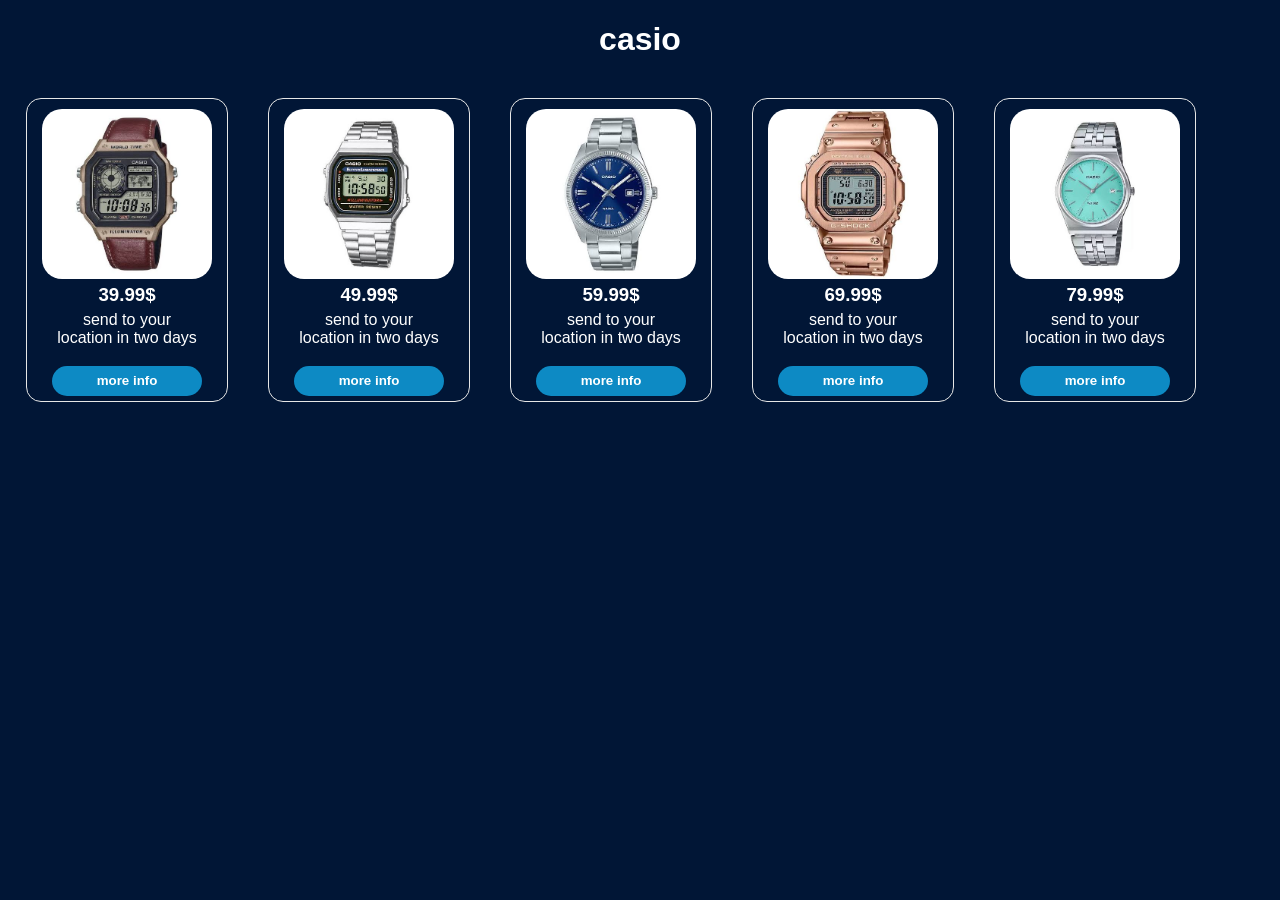
==== index.html @ 30652070 "Rename shop.html to index.html" ====
<!DOCTYPE html>
<html lang="en">
<head>
  <meta charset="UTF-8">
  <meta name="viewport" content="width=device-width, initial-scale=1.0">
  <title>oc-store</title>
  <link rel="stylesheet" href="shop.css">
</head>
<body>
  <h1>
      <span class="span-text">
        casio
      </span>
  </h1>
  <div class="product">
  <img class="image" src="images/watch1.jpg" alt=  "casio watch">
<h3 class="body-text">
   39.99$
</h3>
<p class="body-text">
  send to your location in two days
</p>
<button class="buy-button">
  more info
</button>
</div>
<div class="product">
  <img class="image" src="images/watch2.jpg" alt="watch2">

  <h3 class="body-text">
    49.99$
  </h3>
  <p class="body-text">
    send to your location in two days
  </p>
  <button class="buy-button">
    more info
  </button>
</div>
<div class="product">
  <img class="image" src="images/watch3.jpg" alt="watch3">

  <h3 class="body-text">
    59.99$
  </h3>
  <p class="body-text">
    send to your location in two days
  </p>
  <button class="buy-button">
    more info
  </button>
</div>

<!-- Fourth product -->
<div class="product">
  <img class="image" src="images/watch4.jpg" alt="watch4">

  <h3 class="body-text">
    69.99$
  </h3>
  <p class="body-text">
    send to your location in two days
  </p>
  <button class="buy-button">
    more info
  </button>
</div>
<div class="product">
  <img class="image" src="images/watch5.jpg" alt="watch5">

  <h3 class="body-text">
    79.99$
  </h3>
  <p class="body-text">
    send to your location in two days
  </p>
  <button class="buy-button">
    more info
  </button>
</body>
</html>
---- shop.css ----
h1{
      display: flex;
      justify-content: center;
      width: 100%;
    }
    p{
      font-family: Arial, Helvetica, sans-serif;
    }
    body{
      background-color: rgb(1, 22, 54);
    }
    
    
    
    .span-text{
      font-family: Arial, Helvetica, sans-serif;
      font-weight: bold;
      transition: 0.2s;
      text-align: center;
      color: white;
    }
    .span-text:hover{
      background-color: rgb(13, 138, 196);
      color: white;
      padding: 10px;
      
    }
    .body-text{
            font-family: Arial, Helvetica, sans-serif;
            margin-top: 1px;
            color: white;
          margin-bottom: 5px;
          width:140px;
          margin-left: 30px;
    }
  .buy-button{
    
    background-color: rgb(13, 138, 196);
    color: white;
    font-weight: bold;
    margin-top: 14px;
    margin-bottom: 5px;
    width: 150px;
    height: 30px;
    border-radius: 50px;
    transition: 0.3s;
    border:  none;
  }
  .buy-button:hover{
    
    color: rgb(13, 138, 196);
    background-color: white;
  }
  .image{
    border-radius: 20px;
    height: 170px;
    margin-top: 10px;
  }
  
    
  
  .product{
    display:inline-block;
    width: 200px;
    border:solid white;
    border-color: rgb(230, 230, 230);
    text-align: center;
    border-radius: 15px;
    border-width: 1px;
    margin: 18px;
  }
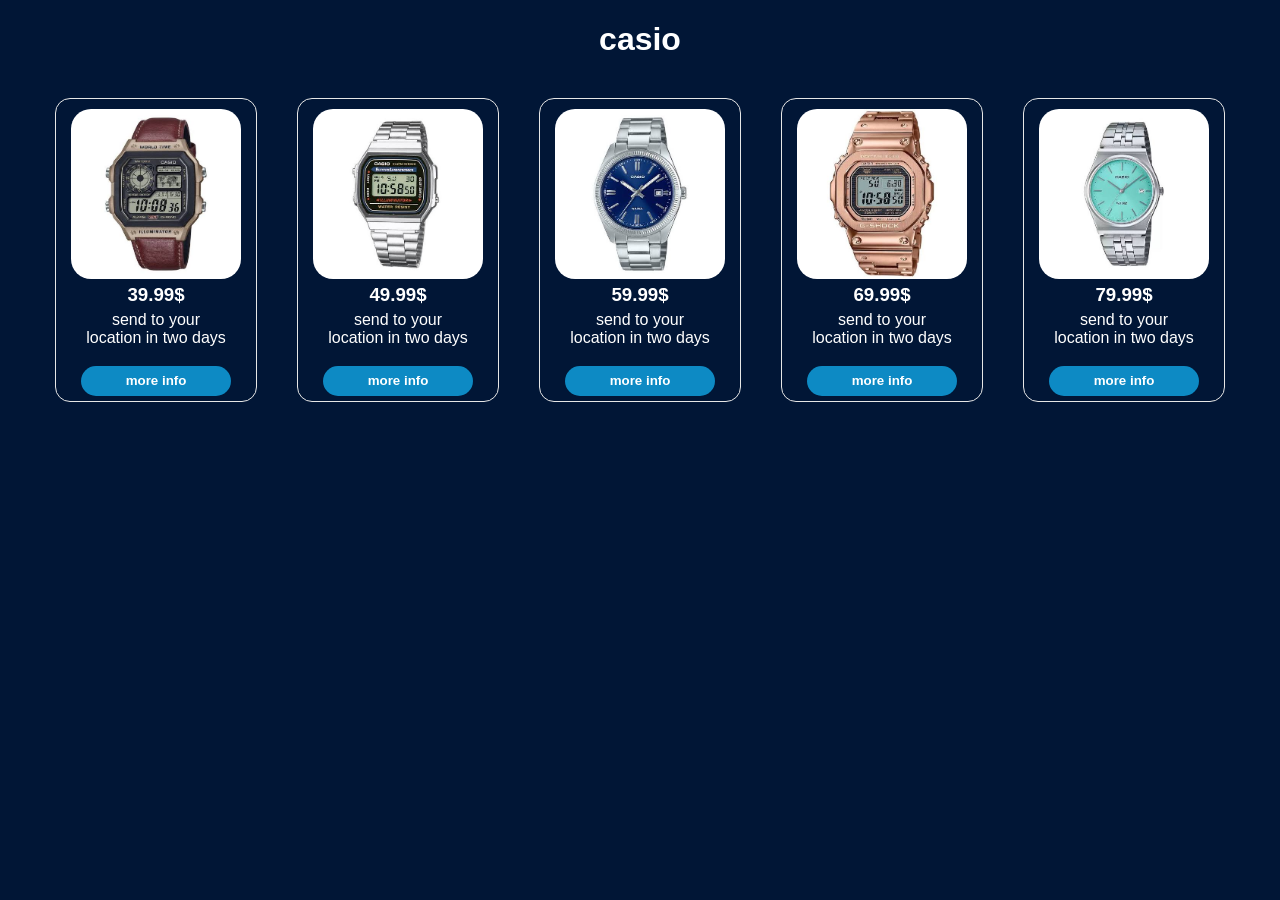
==== commit 94e80395: "Update index.html" ====
--- a/index.html
+++ b/index.html
@@ -2,7 +2,7 @@
 <html lang="en">
 <head>
   <meta charset="UTF-8">
-  <meta name="viewport" content="width=device-width, initial-scale=1.0">
+  <meta name="viewport" content="width=device-width, initial-scale=1.1">
   <title>oc-store</title>
   <link rel="stylesheet" href="shop.css">
 </head>
@@ -12,70 +12,88 @@
         casio
       </span>
   </h1>
-  <div class="product">
-  <img class="image" src="images/watch1.jpg" alt=  "casio watch">
-<h3 class="body-text">
-   39.99$
-</h3>
-<p class="body-text">
-  send to your location in two days
-</p>
-<button class="buy-button">
-  more info
-</button>
-</div>
-<div class="product">
-  <img class="image" src="images/watch2.jpg" alt="watch2">
+ <div class="products-row">
+   <div class="product">
+     <img class="image" src="images/watch1.jpg" alt="casio watch">
+     <h3 class="body-text">
+       39.99$
+     </h3>
+     <p class="body-text">
+       send to your location in two days
+     </p>
+     <a href="profiles/watch1.html" target="_blank">
+       <button class="buy-button">
+         more info
+       </button>
+     </a>
+   </div>
 
-  <h3 class="body-text">
-    49.99$
-  </h3>
-  <p class="body-text">
-    send to your location in two days
-  </p>
-  <button class="buy-button">
-    more info
-  </button>
-</div>
-<div class="product">
-  <img class="image" src="images/watch3.jpg" alt="watch3">
+   <div class="product">
+    
+     <img class="image" src="images/watch2.jpg" alt="watch2">
+     <h3 class="body-text">
+       49.99$
+     </h3>
+     <p class="body-text">
+       send to your location in two days
+     </p>
+              <a href="profiles/watch2.html" target="_blank">
 
-  <h3 class="body-text">
-    59.99$
-  </h3>
-  <p class="body-text">
-    send to your location in two days
-  </p>
-  <button class="buy-button">
-    more info
-  </button>
-</div>
+     <button class="buy-button">
+       more info
+     </button>
+     </a>
+   </div>
 
-<!-- Fourth product -->
-<div class="product">
-  <img class="image" src="images/watch4.jpg" alt="watch4">
+   <div class="product">
+     <img class="image" src="images/watch3.jpg" alt="watch3">
+     <h3 class="body-text">
+       59.99$
+     </h3>
+     <p class="body-text">
+       send to your location in two days
+     </p>
+     <a href="profiles/watch3.html" target="_blank">
+     <button class="buy-button">
+       more info
+     </button>
+     </a>
+   </div>
 
-  <h3 class="body-text">
-    69.99$
-  </h3>
-  <p class="body-text">
-    send to your location in two days
-  </p>
-  <button class="buy-button">
-    more info
-  </button>
-</div>
-<div class="product">
-  <img class="image" src="images/watch5.jpg" alt="watch5">
+   <div class="product">
 
-  <h3 class="body-text">
-    79.99$
-  </h3>
-  <p class="body-text">
-    send to your location in two days
-  </p>
-  <button class="buy-button">
-    more info
-  </button>
+     <img class="image" src="images/watch4.jpg" alt="watch4">
+     <h3 class="body-text">
+       69.99$
+     </h3>
+     <p class="body-text">
+       send to your location in two days
+     </p>
+           <a href="profiles/watch4.html" target="_blank">
+
+     <button class="buy-button">
+       more info
+      
+     </button>
+     </a>
+   </div>
+
+   <div class="product">
+
+     <img class="image" src="images/watch5.jpg" alt="watch5">
+     <h3 class="body-text">
+       79.99$
+     </h3>
+     <p class="body-text">
+       send to your location in two days
+     </p>
+              <a href="profiles/watch5.html" target="_blank">
+
+     <button class="buy-button">
+       more info
+     </button>
+     </a>
+   </div>
+ </div>
 </body>
 </html>
--- a/shop.css
+++ b/shop.css
@@ -9,6 +9,7 @@
     }
     body{
       background-color: rgb(1, 22, 54);
+        text-align: center;
     }
     
     
@@ -70,4 +71,4 @@
     border-width: 1px;
     margin: 18px;
   }
-   +   
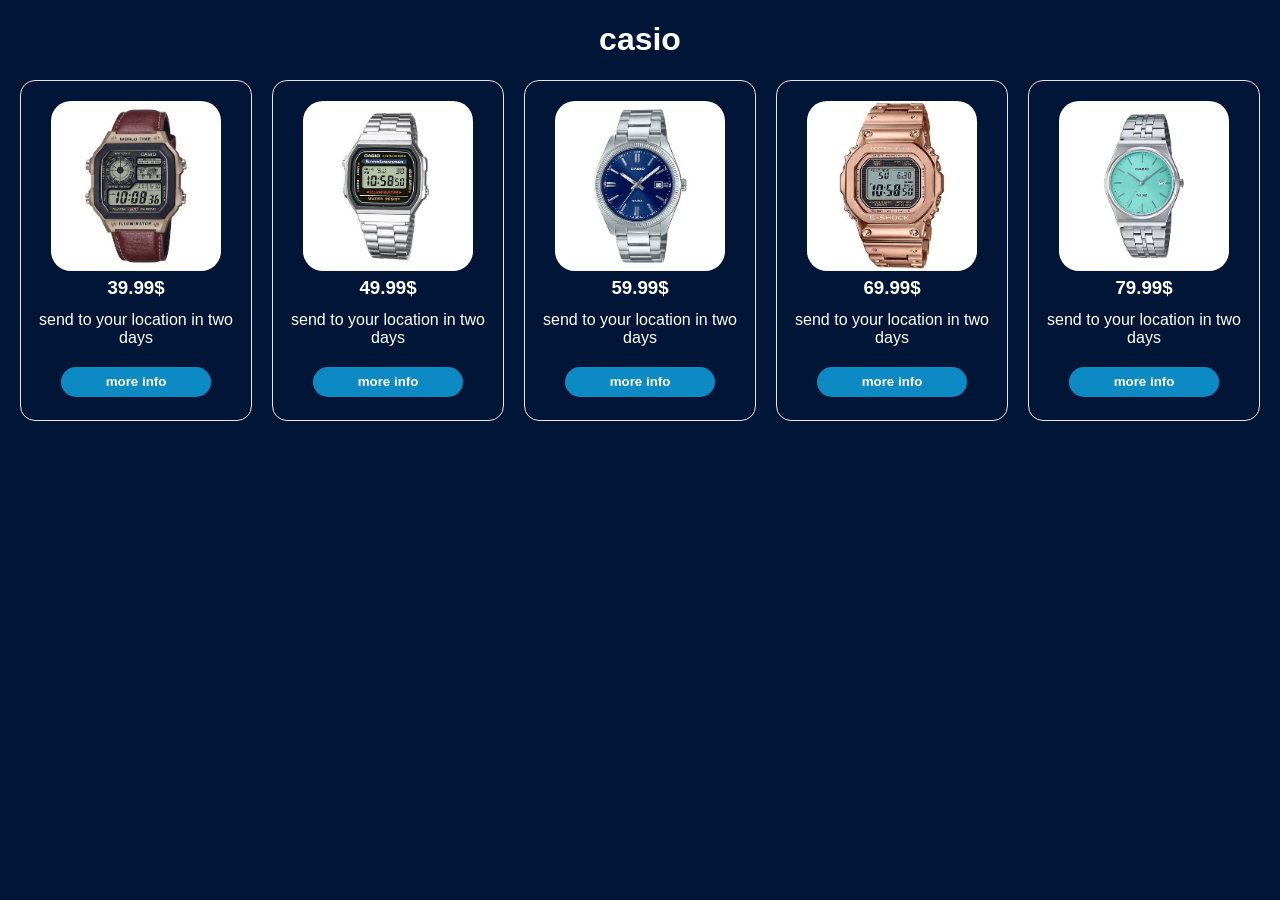
==== commit a26777d1: "Fix viewport meta tag and clean up HTML structure for mobile" ====
--- a/index.html
+++ b/index.html
@@ -1,99 +1,92 @@
-<!DOCTYPE html>
-<html lang="en">
-<head>
-  <meta charset="UTF-8">
-  <meta name="viewport" content="width=device-width, initial-scale=1.1">
-  <title>oc-store</title>
-  <link rel="stylesheet" href="shop.css">
-</head>
-<body>
-  <h1>
-      <span class="span-text">
-        casio
-      </span>
-  </h1>
- <div class="products-row">
-   <div class="product">
-     <img class="image" src="images/watch1.jpg" alt="casio watch">
-     <h3 class="body-text">
-       39.99$
-     </h3>
-     <p class="body-text">
-       send to your location in two days
-     </p>
-     <a href="profiles/watch1.html" target="_blank">
-       <button class="buy-button">
-         more info
-       </button>
-     </a>
-   </div>
-
-   <div class="product">
-    
-     <img class="image" src="images/watch2.jpg" alt="watch2">
-     <h3 class="body-text">
-       49.99$
-     </h3>
-     <p class="body-text">
-       send to your location in two days
-     </p>
-              <a href="profiles/watch2.html" target="_blank">
-
-     <button class="buy-button">
-       more info
-     </button>
-     </a>
-   </div>
-
-   <div class="product">
-     <img class="image" src="images/watch3.jpg" alt="watch3">
-     <h3 class="body-text">
-       59.99$
-     </h3>
-     <p class="body-text">
-       send to your location in two days
-     </p>
-     <a href="profiles/watch3.html" target="_blank">
-     <button class="buy-button">
-       more info
-     </button>
-     </a>
-   </div>
-
-   <div class="product">
-
-     <img class="image" src="images/watch4.jpg" alt="watch4">
-     <h3 class="body-text">
-       69.99$
-     </h3>
-     <p class="body-text">
-       send to your location in two days
-     </p>
-           <a href="profiles/watch4.html" target="_blank">
-
-     <button class="buy-button">
-       more info
-      
-     </button>
-     </a>
-   </div>
-
-   <div class="product">
-
-     <img class="image" src="images/watch5.jpg" alt="watch5">
-     <h3 class="body-text">
-       79.99$
-     </h3>
-     <p class="body-text">
-       send to your location in two days
-     </p>
-              <a href="profiles/watch5.html" target="_blank">
-
-     <button class="buy-button">
-       more info
-     </button>
-     </a>
-   </div>
- </div>
-</body>
-</html>
+<!DOCTYPE html>
+<html lang="en">
+<head>
+  <meta charset="UTF-8">
+  <meta name="viewport" content="width=device-width, initial-scale=1.0">
+  <title>oc-store</title>
+  <link rel="stylesheet" href="shop.css">
+</head>
+<body>
+  <h1>
+    <span class="span-text">
+      casio
+    </span>
+  </h1>
+  <div class="products-row">
+    <div class="product">
+      <img class="image" src="images/watch1.jpg" alt="casio watch">
+      <h3 class="body-text">
+        39.99$
+      </h3>
+      <p class="body-text">
+        send to your location in two days
+      </p>
+      <a href="profiles/watch1.html" target="_blank">
+        <button class="buy-button">
+          more info
+        </button>
+      </a>
+    </div>
+
+    <div class="product">
+      <img class="image" src="images/watch2.jpg" alt="watch2">
+      <h3 class="body-text">
+        49.99$
+      </h3>
+      <p class="body-text">
+        send to your location in two days
+      </p>
+      <a href="profiles/watch2.html" target="_blank">
+        <button class="buy-button">
+          more info
+        </button>
+      </a>
+    </div>
+
+    <div class="product">
+      <img class="image" src="images/watch3.jpg" alt="watch3">
+      <h3 class="body-text">
+        59.99$
+      </h3>
+      <p class="body-text">
+        send to your location in two days
+      </p>
+      <a href="profiles/watch3.html" target="_blank">
+        <button class="buy-button">
+          more info
+        </button>
+      </a>
+    </div>
+
+    <div class="product">
+      <img class="image" src="images/watch4.jpg" alt="watch4">
+      <h3 class="body-text">
+        69.99$
+      </h3>
+      <p class="body-text">
+        send to your location in two days
+      </p>
+      <a href="profiles/watch4.html" target="_blank">
+        <button class="buy-button">
+          more info
+        </button>
+      </a>
+    </div>
+
+    <div class="product">
+      <img class="image" src="images/watch5.jpg" alt="watch5">
+      <h3 class="body-text">
+        79.99$
+      </h3>
+      <p class="body-text">
+        send to your location in two days
+      </p>
+      <a href="profiles/watch5.html" target="_blank">
+        <button class="buy-button">
+          more info
+        </button>
+      </a>
+    </div>
+  </div>
+</body>
+</html>
--- a/shop.css
+++ b/shop.css
@@ -1,74 +1,151 @@
+h1{
+  display: flex;
+  justify-content: center;
+  width: 100%;
+  color: white;
+  font-family: Arial, Helvetica, sans-serif;
+  
 
-    h1{
-      display: flex;
-      justify-content: center;
-      width: 100%;
-    }
-    p{
-      font-family: Arial, Helvetica, sans-serif;
-    }
-    body{
-      background-color: rgb(1, 22, 54);
-        text-align: center;
-    }
-    
-    
-    
-    .span-text{
-      font-family: Arial, Helvetica, sans-serif;
-      font-weight: bold;
-      transition: 0.2s;
-      text-align: center;
-      color: white;
-    }
-    .span-text:hover{
-      background-color: rgb(13, 138, 196);
-      color: white;
-      padding: 10px;
-      
-    }
-    .body-text{
-            font-family: Arial, Helvetica, sans-serif;
-            margin-top: 1px;
-            color: white;
-          margin-bottom: 5px;
-          width:140px;
-          margin-left: 30px;
-    }
-  .buy-button{
-    
-    background-color: rgb(13, 138, 196);
-    color: white;
-    font-weight: bold;
-    margin-top: 14px;
-    margin-bottom: 5px;
-    width: 150px;
-    height: 30px;
-    border-radius: 50px;
-    transition: 0.3s;
-    border:  none;
-  }
-  .buy-button:hover{
-    
-    color: rgb(13, 138, 196);
-    background-color: white;
-  }
-  .image{
-    border-radius: 20px;
-    height: 170px;
-    margin-top: 10px;
-  }
+}
+p{
+  font-family: Arial, Helvetica, sans-serif;
+  color: white;
+}
+body{
+  background-color: rgb(1, 22, 54);
+  margin: 0;
+  padding: 0 20px;
+  box-sizing: border-box;
+}
+h2{
+  font-family: Arial, Helvetica, sans-serif;
+
+  color: white;
+  margin-left: none;
+}
+
+
+.span-text{
+  font-family: Arial, Helvetica, sans-serif;
+  font-weight: bold;
+  transition: 0.2s;
+  text-align: center;
+  color: white;
+}
+.span-text:hover{
+  background-color: rgb(13, 138, 196);
+  color: white;
+  padding: 10px;
   
-    
-  
-  .product{
-    display:inline-block;
-    width: 200px;
-    border:solid white;
-    border-color: rgb(230, 230, 230);
-    text-align: center;
-    border-radius: 15px;
-    border-width: 1px;
-    margin: 18px;
-  }
-   
+}
+.body-text{
+  font-family: Arial, Helvetica, sans-serif;
+ margin: 6px 0;
+  color: white;
+ text-align: center;
+ width: auto;
+}
+.buy-button{
+
+background-color: rgb(13, 138, 196);
+color: white;
+font-weight: bold;
+margin-top: 14px;
+margin-bottom: 5px;
+width: 150px;
+height: 30px;
+border-radius: 50px;
+transition: 0.3s;
+border:  none;
+cursor: pointer;
+}
+.buy-button:hover{
+
+color: rgb(13, 138, 196);
+background-color: white;
+}
+.image{
+border-radius: 20px;
+height: 170px;
+margin-top: 10px;
+}
+
+
+
+.products-row {
+ display: grid;
+ grid-template-columns: repeat(5, minmax(0, 1fr));
+ gap: 20px;
+ width: 100%;
+ box-sizing: border-box;
+}
+
+.product{
+display:flex;
+flex-direction: column;
+align-items: center;
+width: 100%;
+min-width: 0;
+border:solid white;
+border-color: rgb(230, 230, 230);
+text-align: center;
+border-radius: 15px;
+border-width: 1px;
+padding: 10px 12px 18px;
+box-sizing: border-box;
+}
+.profile-image{
+height: 300px;
+border-radius: 20px;
+ align-items: center;
+}
+
+.profile-div {
+display: flex;
+align-items: center;
+gap: 20px;
+margin-top: 10px;
+padding: 10px;
+}
+
+.profile-div .left {
+flex: 0 0 auto;
+}
+
+.profile-div .right {
+display: flex;
+flex-direction: column;
+align-items: flex-start;
+justify-content: center;
+}
+
+.product-title{
+margin: 0 0 8px 0;
+color: white;
+font-family: Arial, Helvetica, sans-serif;
+
+}
+.add-button{
+font-family: Arial, Helvetica, sans-serif;
+font-weight: bold;
+padding-top: 13px;
+padding-bottom: 13px;
+padding-left: 90px;
+padding-right: 90px;
+color: white;
+background-color: rgb(0, 171, 250);
+border: none;
+border-radius: 3px;
+transition: 0.3s;
+cursor: pointer;
+}
+.add-button:hover{
+border-radius: 20px;
+}
+.add-button:active{
+background-color: rgb(3, 128, 185);
+}
+.profile-p{
+width: 560px;
+
+}
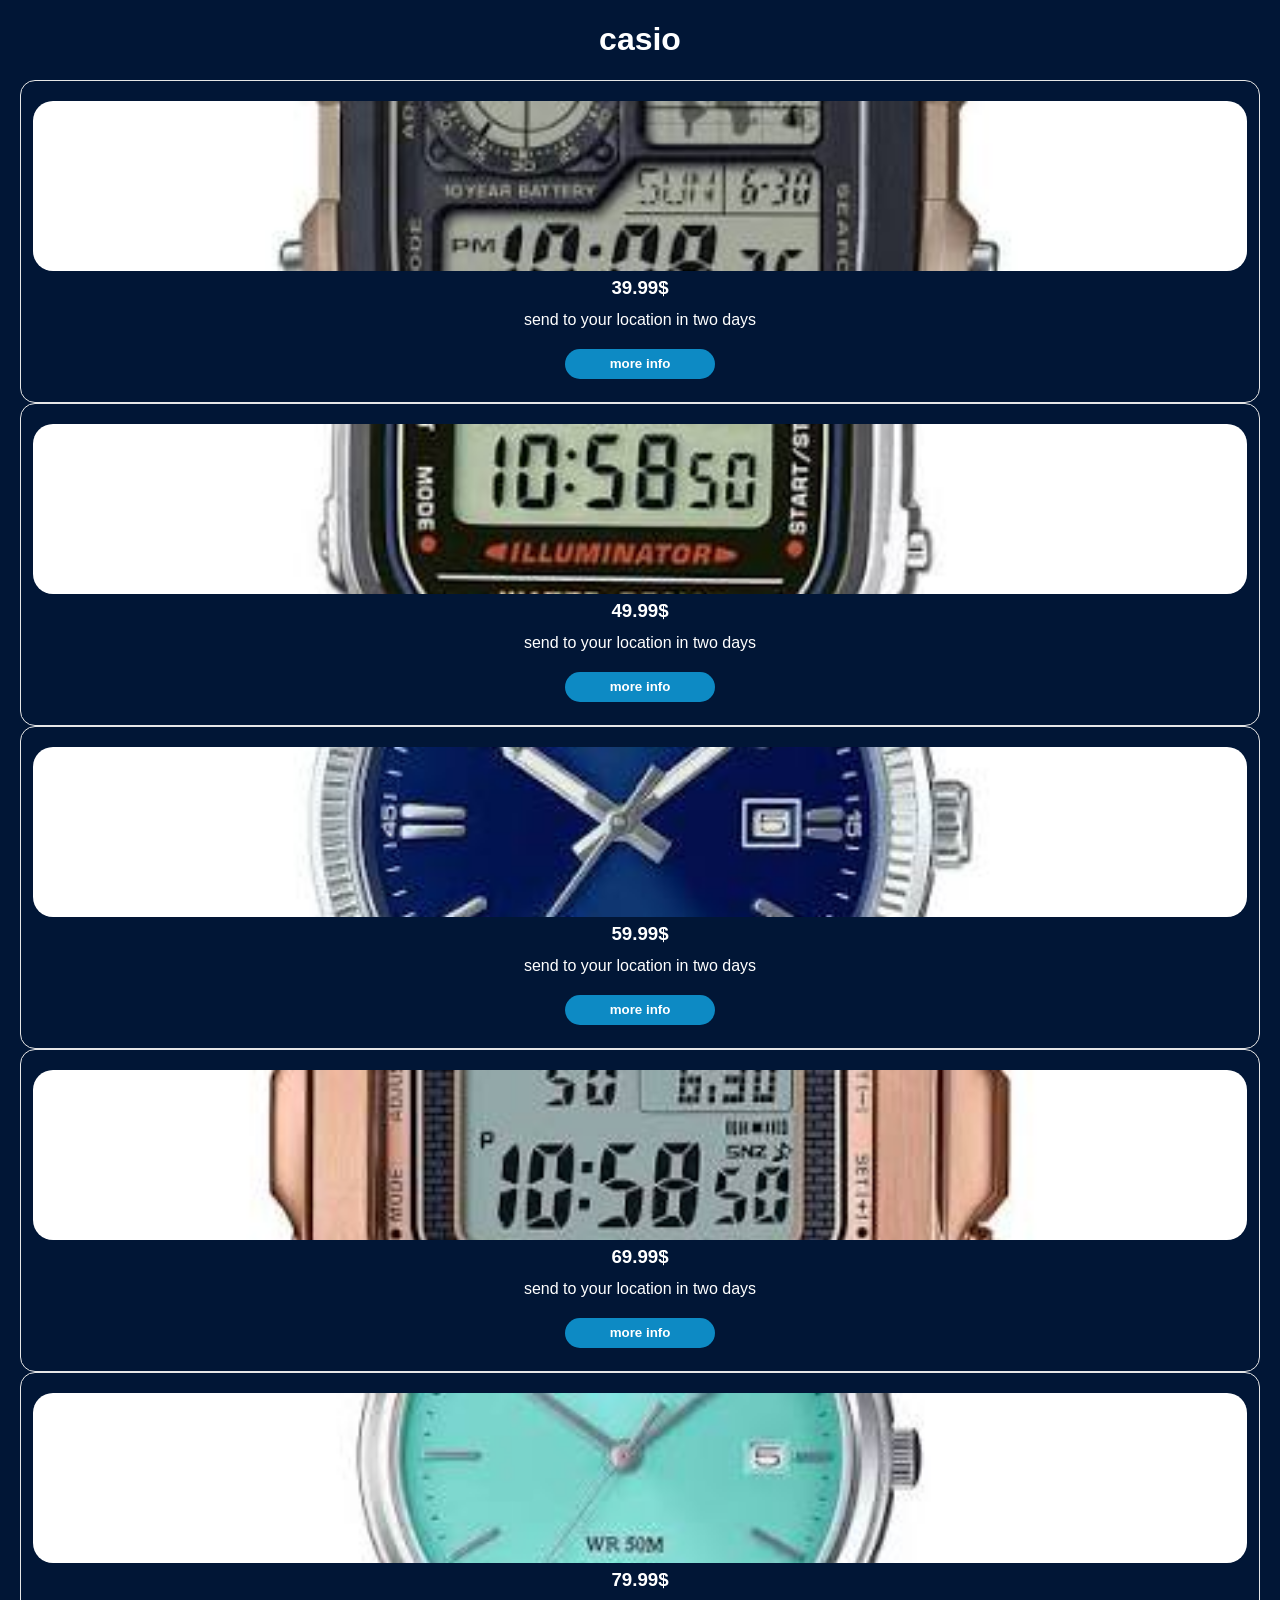
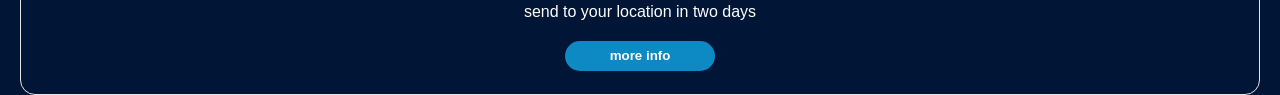
==== commit ec41eb6f: "Update index.html" ====
--- a/index.html
+++ b/index.html
@@ -8,85 +8,74 @@
 </head>
 <body>
   <h1>
-    <span class="span-text">
-      casio
-    </span>
+      <span class="span-text">
+        casio
+      </span>
   </h1>
-  <div class="products-row">
-    <div class="product">
-      <img class="image" src="images/watch1.jpg" alt="casio watch">
-      <h3 class="body-text">
-        39.99$
-      </h3>
-      <p class="body-text">
-        send to your location in two days
-      </p>
-      <a href="profiles/watch1.html" target="_blank">
-        <button class="buy-button">
-          more info
-        </button>
-      </a>
-    </div>
+  <div class="product">
+  <img class="image" src="images/watch1.jpg" alt=  "casio watch">
+<h3 class="body-text">
+   39.99$
+</h3>
+<p class="body-text">
+  send to your location in two days
+</p>
+<button class="buy-button">
+  more info
+</button>
+</div>
+<div class="product">
+  <img class="image" src="images/watch2.jpg" alt="watch2">
 
-    <div class="product">
-      <img class="image" src="images/watch2.jpg" alt="watch2">
-      <h3 class="body-text">
-        49.99$
-      </h3>
-      <p class="body-text">
-        send to your location in two days
-      </p>
-      <a href="profiles/watch2.html" target="_blank">
-        <button class="buy-button">
-          more info
-        </button>
-      </a>
-    </div>
+  <h3 class="body-text">
+    49.99$
+  </h3>
+  <p class="body-text">
+    send to your location in two days
+  </p>
+  <button class="buy-button">
+    more info
+  </button>
+</div>
+<div class="product">
+  <img class="image" src="images/watch3.jpg" alt="watch3">
 
-    <div class="product">
-      <img class="image" src="images/watch3.jpg" alt="watch3">
-      <h3 class="body-text">
-        59.99$
-      </h3>
-      <p class="body-text">
-        send to your location in two days
-      </p>
-      <a href="profiles/watch3.html" target="_blank">
-        <button class="buy-button">
-          more info
-        </button>
-      </a>
-    </div>
+  <h3 class="body-text">
+    59.99$
+  </h3>
+  <p class="body-text">
+    send to your location in two days
+  </p>
+  <button class="buy-button">
+    more info
+  </button>
+</div>
 
-    <div class="product">
-      <img class="image" src="images/watch4.jpg" alt="watch4">
-      <h3 class="body-text">
-        69.99$
-      </h3>
-      <p class="body-text">
-        send to your location in two days
-      </p>
-      <a href="profiles/watch4.html" target="_blank">
-        <button class="buy-button">
-          more info
-        </button>
-      </a>
-    </div>
+<!-- Fourth product -->
+<div class="product">
+  <img class="image" src="images/watch4.jpg" alt="watch4">
 
-    <div class="product">
-      <img class="image" src="images/watch5.jpg" alt="watch5">
-      <h3 class="body-text">
-        79.99$
-      </h3>
-      <p class="body-text">
-        send to your location in two days
-      </p>
-      <a href="profiles/watch5.html" target="_blank">
-        <button class="buy-button">
-          more info
-        </button>
-      </a>
-    </div>
-  </div>
+  <h3 class="body-text">
+    69.99$
+  </h3>
+  <p class="body-text">
+    send to your location in two days
+  </p>
+  <button class="buy-button">
+    more info
+  </button>
+</div>
+<div class="product">
+  <img class="image" src="images/watch5.jpg" alt="watch5">
+
+  <h3 class="body-text">
+    79.99$
+  </h3>
+  <p class="body-text">
+    send to your location in two days
+  </p>
+  <button class="buy-button">
+    more info
+  </button>
 </body>
 </html>
--- a/shop.css
+++ b/shop.css
@@ -1,151 +1,195 @@
-h1{
-  display: flex;
-  justify-content: center;
-  width: 100%;
-  color: white;
-  font-family: Arial, Helvetica, sans-serif;
-  
-
-}
-p{
-  font-family: Arial, Helvetica, sans-serif;
-  color: white;
-}
-body{
-  background-color: rgb(1, 22, 54);
-  margin: 0;
-  padding: 0 20px;
-  box-sizing: border-box;
-}
-h2{
-  font-family: Arial, Helvetica, sans-serif;
-
-  color: white;
-  margin-left: none;
-}
-
-
-.span-text{
-  font-family: Arial, Helvetica, sans-serif;
-  font-weight: bold;
-  transition: 0.2s;
-  text-align: center;
-  color: white;
-}
-.span-text:hover{
-  background-color: rgb(13, 138, 196);
-  color: white;
-  padding: 10px;
-  
-}
-.body-text{
-  font-family: Arial, Helvetica, sans-serif;
- margin: 6px 0;
-  color: white;
- text-align: center;
- width: auto;
-}
-.buy-button{
-
-background-color: rgb(13, 138, 196);
-color: white;
-font-weight: bold;
-margin-top: 14px;
-margin-bottom: 5px;
-width: 150px;
-height: 30px;
-border-radius: 50px;
-transition: 0.3s;
-border:  none;
-cursor: pointer;
-}
-.buy-button:hover{
-
-color: rgb(13, 138, 196);
-background-color: white;
-}
-.image{
-border-radius: 20px;
-height: 170px;
-margin-top: 10px;
-}
-
-
-
-.products-row {
- display: grid;
- grid-template-columns: repeat(5, minmax(0, 1fr));
- gap: 20px;
- width: 100%;
- box-sizing: border-box;
-}
-
-.product{
-display:flex;
-flex-direction: column;
-align-items: center;
-width: 100%;
-min-width: 0;
-border:solid white;
-border-color: rgb(230, 230, 230);
-text-align: center;
-border-radius: 15px;
-border-width: 1px;
-padding: 10px 12px 18px;
-box-sizing: border-box;
-}
-.profile-image{
-height: 300px;
-border-radius: 20px;
- align-items: center;
-}
-
-.profile-div {
-display: flex;
-align-items: center;
-gap: 20px;
-margin-top: 10px;
-padding: 10px;
-}
-
-.profile-div .left {
-flex: 0 0 auto;
-}
-
-.profile-div .right {
-display: flex;
-flex-direction: column;
-align-items: flex-start;
-justify-content: center;
-}
-
-.product-title{
-margin: 0 0 8px 0;
-color: white;
-font-family: Arial, Helvetica, sans-serif;
-
-}
-.add-button{
-font-family: Arial, Helvetica, sans-serif;
-font-weight: bold;
-padding-top: 13px;
-padding-bottom: 13px;
-padding-left: 90px;
-padding-right: 90px;
-color: white;
-background-color: rgb(0, 171, 250);
-border: none;
-border-radius: 3px;
-transition: 0.3s;
-cursor: pointer;
-}
-.add-button:hover{
-border-radius: 20px;
-}
-.add-button:active{
-background-color: rgb(3, 128, 185);
-}
-.profile-p{
-width: 560px;
-
-}
+h1{
+  display: flex;
+  justify-content: center;
+  width: 100%;
+  color: white;
+  font-family: Arial, Helvetica, sans-serif;
+}
+p{
+  font-family: Arial, Helvetica, sans-serif;
+  color: white;
+}
+body{
+  background-color: rgb(1, 22, 54);
+  margin: 0;
+  padding: 0 20px;
+  box-sizing: border-box;
+}
+h2{
+  font-family: Arial, Helvetica, sans-serif;
+  color: white;
+  margin-left: 0;
+}
+
+.span-text{
+  font-family: Arial, Helvetica, sans-serif;
+  font-weight: bold;
+  transition: 0.2s;
+  text-align: center;
+  color: white;
+}
+.span-text:hover{
+  background-color: rgb(13, 138, 196);
+  color: white;
+  padding: 10px;
+}
+.body-text{
+  font-family: Arial, Helvetica, sans-serif;
+  margin: 6px 0;
+  color: white;
+  text-align: center;
+  width: auto;
+}
+.buy-button{
+  background-color: rgb(13, 138, 196);
+  color: white;
+  font-weight: bold;
+  margin-top: 14px;
+  margin-bottom: 5px;
+  width: 150px;
+  height: 30px;
+  border-radius: 50px;
+  transition: 0.3s;
+  border: none;
+  cursor: pointer;
+}
+.buy-button:hover{
+  color: rgb(13, 138, 196);
+  background-color: white;
+}
+.image{
+  border-radius: 20px;
+  height: 170px;
+  margin-top: 10px;
+  width: 100%;
+  object-fit: cover;
+}
+
+.products-row {
+  display: grid;
+  grid-template-columns: repeat(auto-fit, minmax(200px, 1fr));
+  gap: 20px;
+  width: 100%;
+  box-sizing: border-box;
+}
+
+.product{
+  display: flex;
+  flex-direction: column;
+  align-items: center;
+  width: 100%;
+  min-width: 0;
+  border: solid white;
+  border-color: rgb(230, 230, 230);
+  text-align: center;
+  border-radius: 15px;
+  border-width: 1px;
+  padding: 10px 12px 18px;
+  box-sizing: border-box;
+}
+.profile-image{
+  height: 300px;
+  border-radius: 20px;
+  align-items: center;
+  width: 100%;
+  object-fit: cover;
+}
+
+.profile-div {
+  display: flex;
+  flex-direction: column;
+  gap: 20px;
+  margin-top: 10px;
+  padding: 10px;
+}
+
+.profile-div .left {
+  flex: 0 0 auto;
+  width: 100%;
+}
+
+.profile-div .right {
+  display: flex;
+  flex-direction: column;
+  align-items: flex-start;
+  justify-content: center;
+  width: 100%;
+}
+
+.product-title{
+  margin: 0 0 8px 0;
+  color: white;
+  font-family: Arial, Helvetica, sans-serif;
+}
+.add-button{
+  font-family: Arial, Helvetica, sans-serif;
+  font-weight: bold;
+  padding-top: 13px;
+  padding-bottom: 13px;
+  padding-left: 90px;
+  padding-right: 90px;
+  color: white;
+  background-color: rgb(0, 171, 250);
+  border: none;
+  border-radius: 3px;
+  transition: 0.3s;
+  cursor: pointer;
+}
+.add-button:hover{
+  border-radius: 20px;
+}
+.add-button:active{
+  background-color: rgb(3, 128, 185);
+}
+.profile-p{
+  width: 100%;
+  max-width: 560px;
+}
+
+@media (max-width: 768px) {
+  body {
+    padding: 0 10px;
+  }
+  
+  .products-row {
+    grid-template-columns: repeat(auto-fit, minmax(150px, 1fr));
+    gap: 15px;
+  }
+  
+  .image {
+    height: 120px;
+  }
+  
+  .buy-button {
+    width: 120px;
+    height: 28px;
+    font-size: 12px;
+  }
+  
+  .profile-div {
+    flex-direction: column;
+  }
+  
+  .add-button {
+    padding-left: 40px;
+    padding-right: 40px;
+  }
+}
+
+@media (max-width: 480px) {
+  .products-row {
+    grid-template-columns: 1fr;
+  }
+  
+  .image {
+    height: 150px;
+  }
+  
+  .buy-button {
+    width: 130px;
+  }
+  
+  h1 {
+    font-size: 24px;
+  }
+}
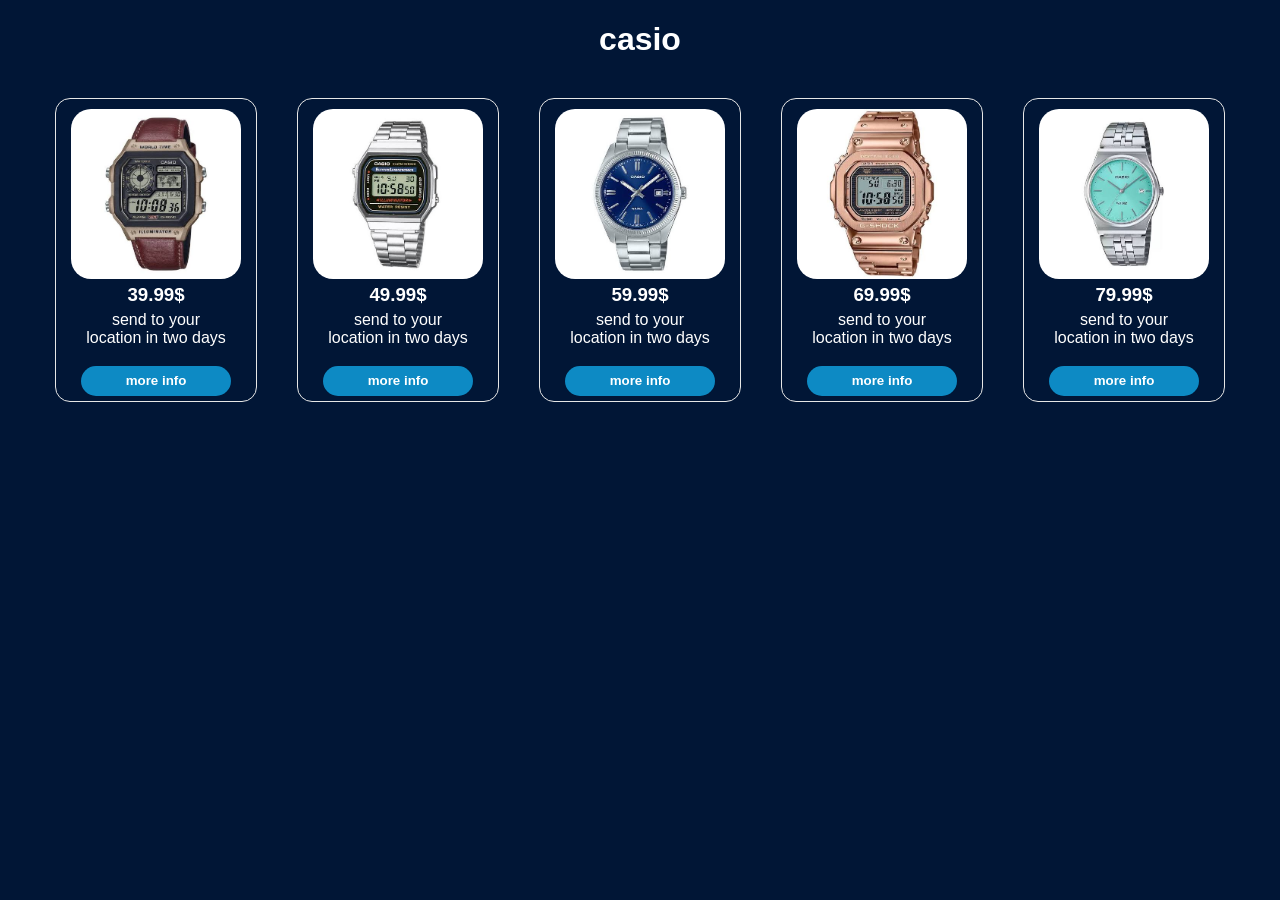
==== commit f3a39273: "Update index.html" ====
--- a/index.html
+++ b/index.html
@@ -20,9 +20,11 @@
 <p class="body-text">
   send to your location in two days
 </p>
+<a href="profiles/watch1.html">
 <button class="buy-button">
   more info
 </button>
+</a>
 </div>
 <div class="product">
   <img class="image" src="images/watch2.jpg" alt="watch2">
@@ -33,9 +35,11 @@
   <p class="body-text">
     send to your location in two days
   </p>
+  <a href="profiles/watch2.html">
   <button class="buy-button">
     more info
   </button>
+  </a>
 </div>
 <div class="product">
   <img class="image" src="images/watch3.jpg" alt="watch3">
@@ -46,12 +50,13 @@
   <p class="body-text">
     send to your location in two days
   </p>
+  <a href="profiles/watch3.html">
   <button class="buy-button">
     more info
   </button>
+  </a>
 </div>
 
-<!-- Fourth product -->
 <div class="product">
   <img class="image" src="images/watch4.jpg" alt="watch4">
 
@@ -61,9 +66,11 @@
   <p class="body-text">
     send to your location in two days
   </p>
+  <a href="profiles/watch4.html">
   <button class="buy-button">
     more info
   </button>
+  </a>
 </div>
 <div class="product">
   <img class="image" src="images/watch5.jpg" alt="watch5">
@@ -74,8 +81,10 @@
   <p class="body-text">
     send to your location in two days
   </p>
+  <a href="profiles/watch5.html">
   <button class="buy-button">
     more info
   </button>
+  </a>
 </body>
 </html>
--- a/shop.css
+++ b/shop.css
@@ -1,195 +1,73 @@
-h1{
-  display: flex;
-  justify-content: center;
-  width: 100%;
-  color: white;
-  font-family: Arial, Helvetica, sans-serif;
-}
-p{
-  font-family: Arial, Helvetica, sans-serif;
-  color: white;
-}
-body{
-  background-color: rgb(1, 22, 54);
-  margin: 0;
-  padding: 0 20px;
-  box-sizing: border-box;
-}
-h2{
-  font-family: Arial, Helvetica, sans-serif;
-  color: white;
-  margin-left: 0;
-}
 
-.span-text{
-  font-family: Arial, Helvetica, sans-serif;
-  font-weight: bold;
-  transition: 0.2s;
-  text-align: center;
-  color: white;
-}
-.span-text:hover{
-  background-color: rgb(13, 138, 196);
-  color: white;
-  padding: 10px;
-}
-.body-text{
-  font-family: Arial, Helvetica, sans-serif;
-  margin: 6px 0;
-  color: white;
-  text-align: center;
-  width: auto;
-}
-.buy-button{
-  background-color: rgb(13, 138, 196);
-  color: white;
-  font-weight: bold;
-  margin-top: 14px;
-  margin-bottom: 5px;
-  width: 150px;
-  height: 30px;
-  border-radius: 50px;
-  transition: 0.3s;
-  border: none;
-  cursor: pointer;
-}
-.buy-button:hover{
-  color: rgb(13, 138, 196);
-  background-color: white;
-}
-.image{
-  border-radius: 20px;
-  height: 170px;
-  margin-top: 10px;
-  width: 100%;
-  object-fit: cover;
-}
-
-.products-row {
-  display: grid;
-  grid-template-columns: repeat(auto-fit, minmax(200px, 1fr));
-  gap: 20px;
-  width: 100%;
-  box-sizing: border-box;
-}
-
-.product{
-  display: flex;
-  flex-direction: column;
-  align-items: center;
-  width: 100%;
-  min-width: 0;
-  border: solid white;
-  border-color: rgb(230, 230, 230);
-  text-align: center;
-  border-radius: 15px;
-  border-width: 1px;
-  padding: 10px 12px 18px;
-  box-sizing: border-box;
-}
-.profile-image{
-  height: 300px;
-  border-radius: 20px;
-  align-items: center;
-  width: 100%;
-  object-fit: cover;
-}
-
-.profile-div {
-  display: flex;
-  flex-direction: column;
-  gap: 20px;
-  margin-top: 10px;
-  padding: 10px;
-}
-
-.profile-div .left {
-  flex: 0 0 auto;
-  width: 100%;
-}
-
-.profile-div .right {
-  display: flex;
-  flex-direction: column;
-  align-items: flex-start;
-  justify-content: center;
-  width: 100%;
-}
-
-.product-title{
-  margin: 0 0 8px 0;
-  color: white;
-  font-family: Arial, Helvetica, sans-serif;
-}
-.add-button{
-  font-family: Arial, Helvetica, sans-serif;
-  font-weight: bold;
-  padding-top: 13px;
-  padding-bottom: 13px;
-  padding-left: 90px;
-  padding-right: 90px;
-  color: white;
-  background-color: rgb(0, 171, 250);
-  border: none;
-  border-radius: 3px;
-  transition: 0.3s;
-  cursor: pointer;
-}
-.add-button:hover{
-  border-radius: 20px;
-}
-.add-button:active{
-  background-color: rgb(3, 128, 185);
-}
-.profile-p{
-  width: 100%;
-  max-width: 560px;
-}
-
-@media (max-width: 768px) {
-  body {
-    padding: 0 10px;
+    h1{
+      display: flex;
+      justify-content: center;
+      width: 100%;
+    }
+    p{
+      font-family: Arial, Helvetica, sans-serif;
+    }
+    body{
+      background-color: rgb(1, 22, 54);
+        text-align: center;
+    }
+    
+    
+    
+    .span-text{
+      font-family: Arial, Helvetica, sans-serif;
+      font-weight: bold;
+      transition: 0.2s;
+      text-align: center;
+      color: white;
+    }
+    .span-text:hover{
+      background-color: rgb(13, 138, 196);
+      color: white;
+      padding: 10px;
+      
+    }
+    .body-text{
+            font-family: Arial, Helvetica, sans-serif;
+            margin-top: 1px;
+            color: white;
+          margin-bottom: 5px;
+          width:140px;
+          margin-left: 30px;
+    }
+  .buy-button{
+    
+    background-color: rgb(13, 138, 196);
+    color: white;
+    font-weight: bold;
+    margin-top: 14px;
+    margin-bottom: 5px;
+    width: 150px;
+    height: 30px;
+    border-radius: 50px;
+    transition: 0.3s;
+    border:  none;
+  }
+  .buy-button:hover{
+    
+    color: rgb(13, 138, 196);
+    background-color: white;
+  }
+  .image{
+    border-radius: 20px;
+    height: 170px;
+    margin-top: 10px;
   }
   
-  .products-row {
-    grid-template-columns: repeat(auto-fit, minmax(150px, 1fr));
-    gap: 15px;
+    
+  
+  .product{
+    display:inline-block;
+    width: 200px;
+    border:solid white;
+    border-color: rgb(230, 230, 230);
+    text-align: center;
+    border-radius: 15px;
+    border-width: 1px;
+    margin: 18px;
   }
-  
-  .image {
-    height: 120px;
-  }
-  
-  .buy-button {
-    width: 120px;
-    height: 28px;
-    font-size: 12px;
-  }
-  
-  .profile-div {
-    flex-direction: column;
-  }
-  
-  .add-button {
-    padding-left: 40px;
-    padding-right: 40px;
-  }
-}
-
-@media (max-width: 480px) {
-  .products-row {
-    grid-template-columns: 1fr;
-  }
-  
-  .image {
-    height: 150px;
-  }
-  
-  .buy-button {
-    width: 130px;
-  }
-  
-  h1 {
-    font-size: 24px;
-  }
-}
